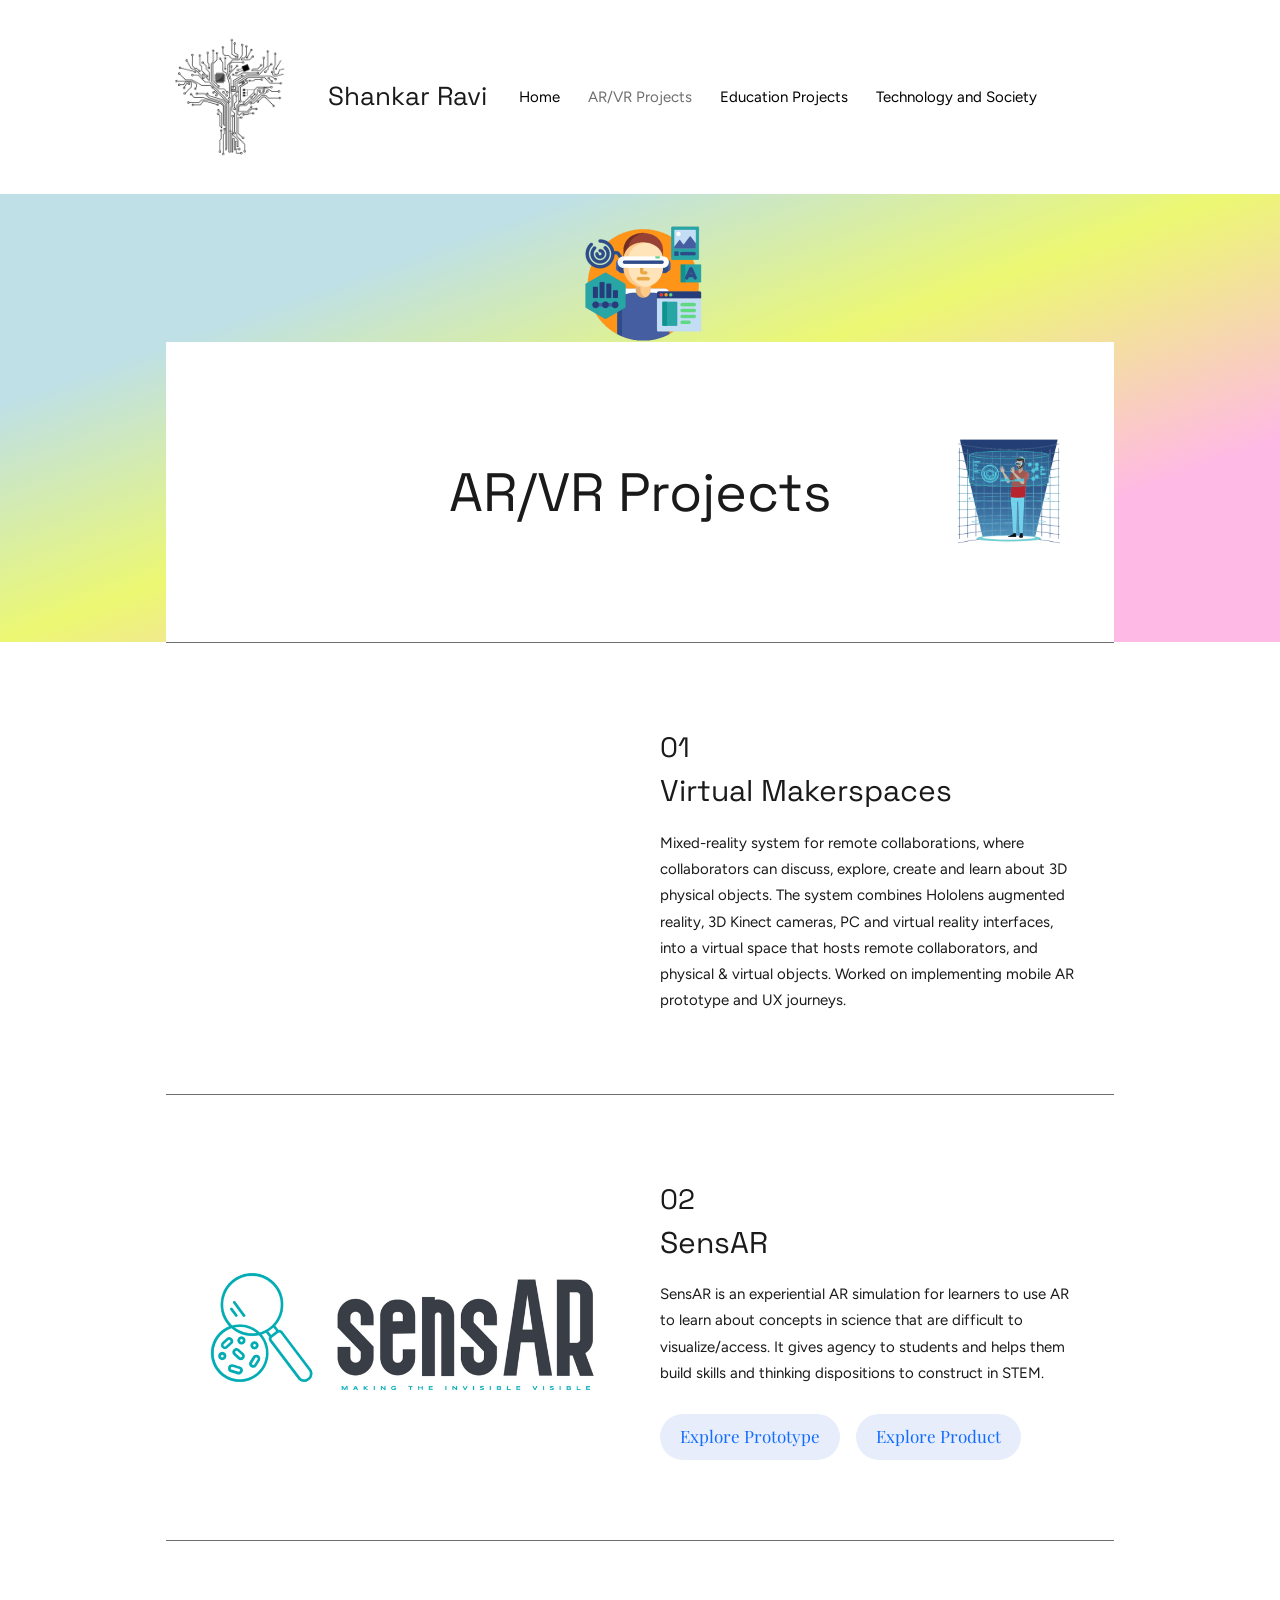
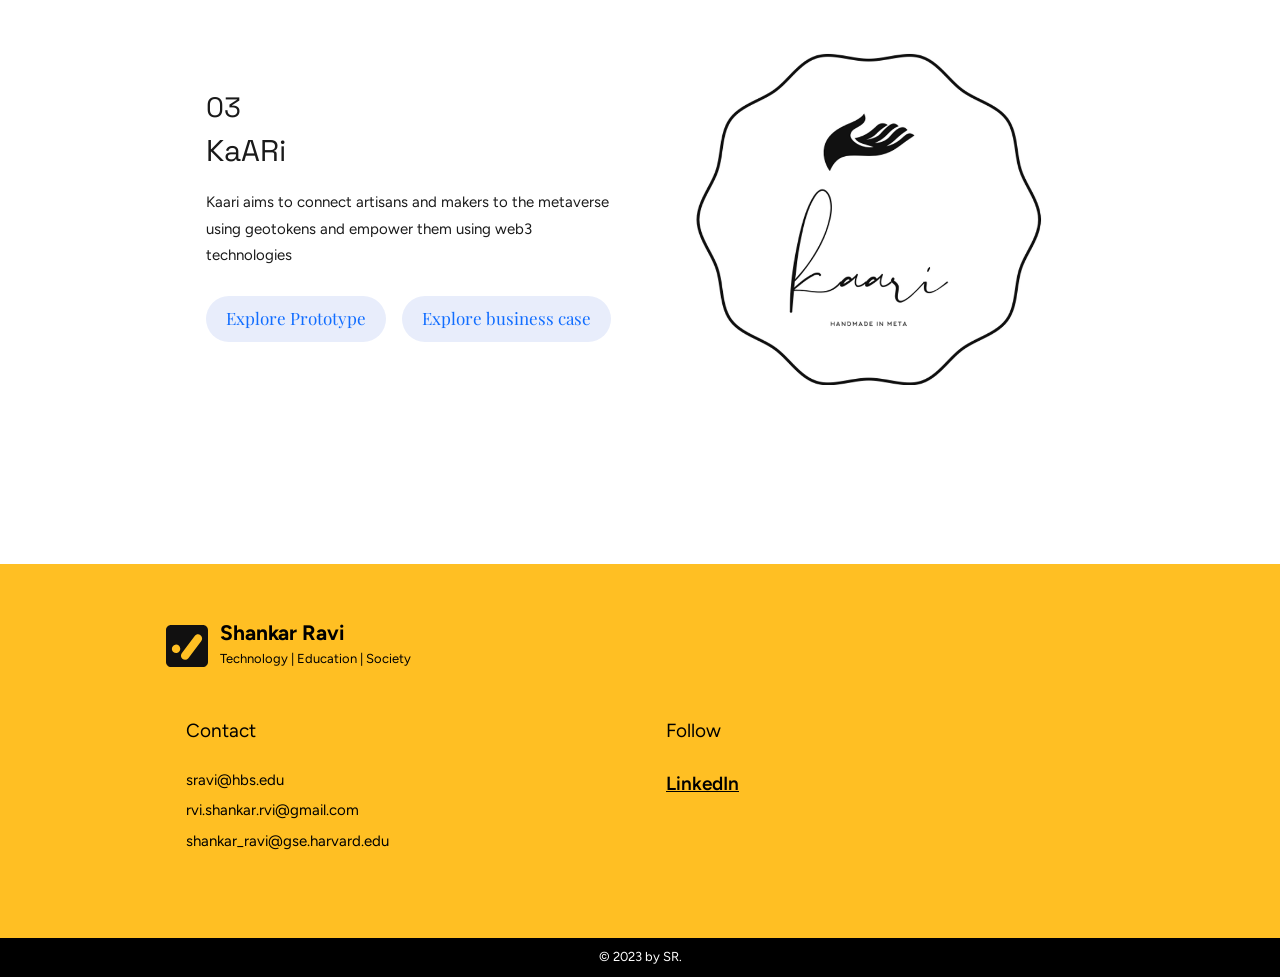
==== ar-vr-projects.html @ 01adf2bd "Add static portfolio site for GitHub Pages Rebuild of rvishankarrvi.wixsite.com/my-site as plain HTM" ====
<!doctype html>
<html lang="en">
<head>
  <meta charset="utf-8">
  <meta name="viewport" content="width=device-width, initial-scale=1">
  <title>AR/VR Projects | Shankar Ravi</title>
  <meta name="description" content="Shankar Ravi — Technology | Education | Society. Portfolio of AR/VR, education and technology & society projects.">
  <link rel="icon" href="assets/images/logo-home.png">
  <link rel="preconnect" href="https://fonts.googleapis.com">
  <link rel="preconnect" href="https://fonts.gstatic.com" crossorigin>
  <link href="https://fonts.googleapis.com/css2?family=Figtree:wght@400;600&family=Playfair+Display&family=Space+Grotesk:wght@400;600&display=swap" rel="stylesheet">
  <link rel="stylesheet" href="assets/css/style.css">
</head>
<body>
  <header class="site-header">
    <div class="container">
      <a href="index.html"><img class="logo" src="assets/images/logo-arvr.png" alt="Shankar Ravi logo"></a>
      <a class="brand" href="index.html">Shankar Ravi</a>
      <button class="nav-toggle" aria-label="Menu" aria-expanded="false" onclick="this.setAttribute('aria-expanded', document.querySelector('.site-nav').classList.toggle('open'))">&#9776;</button>
      <nav class="site-nav">
        <ul>
          <li><a href="index.html">Home</a></li>
          <li><a href="ar-vr-projects.html" aria-current="page">AR/VR Projects</a></li>
          <li><a href="education-projects.html">Education Projects</a></li>
          <li><a href="technology-and-society.html">Technology and Society</a></li>
        </ul>
      </nav>
    </div>
  </header>

  <main>
    <section class="banner">
      <img class="icon" src="assets/images/arvr-banner-icon.png" alt="">
      <div class="container">
        <div class="card">
          <h1>AR/VR Projects</h1>
          <img class="side-art" src="assets/images/arvr-hologram.png" alt="">
        </div>
      </div>
    </section>

    <section class="projects">
      <div class="container">
      <article class="project ">
          <div class="project-media">
          </div>
          <div>
            <p class="project-num">01</p>
            <h2>Virtual Makerspaces</h2>
            <p>Mixed-reality system for remote collaborations, where collaborators can discuss, explore, create and learn about 3D physical objects. The system combines Hololens augmented reality, 3D Kinect cameras, PC and virtual reality interfaces, into a virtual space that hosts remote collaborators, and physical &amp; virtual objects. Worked on implementing mobile AR prototype and UX journeys.</p>
            
          </div>
        </article>
      <article class="project ">
          <div class="project-media">
            <img src="assets/images/sensar.png" alt="SensAR — making the invisible visible">
          </div>
          <div>
            <p class="project-num">02</p>
            <h2>SensAR</h2>
            <p>SensAR is an experiential AR simulation for learners to use AR to learn about concepts in science that are difficult to visualize/access. It gives agency to students and helps them build skills and thinking dispositions to construct in STEM.</p>
            <div class="btn-row">
              <a class="btn" href="https://docs.google.com/presentation/d/1QVJz88YxZDGuV-vd38wIpbP_u5Ij2AFZ/edit?usp=sharing&amp;ouid=103269746812419123242&amp;rtpof=true&amp;sd=true" target="_blank" rel="noopener">Explore Prototype</a>
              <a class="btn" href="https://docs.google.com/presentation/d/1Fu4Fg2LsqqukXWj059b_HN1Atnt4ibBT/edit?usp=sharing&amp;ouid=103269746812419123242&amp;rtpof=true&amp;sd=true" target="_blank" rel="noopener">Explore Product</a>
            </div>
          </div>
        </article>
      <article class="project reverse">
          <div class="project-media">
            <img src="assets/images/kaari.png" alt="KaARi — handmade in meta logo">
          </div>
          <div>
            <p class="project-num">03</p>
            <h2>KaARi</h2>
            <p>Kaari aims to connect artisans and makers to the metaverse using geotokens and empower them using web3 technologies</p>
            <div class="btn-row">
              <a class="btn" href="https://youtu.be/XX1M86J8W4o" target="_blank" rel="noopener">Explore Prototype</a>
              <a class="btn" href="https://docs.google.com/presentation/d/19EdwC8ogNXBMtX6g18tY-hJnIUa-_JUt7nj2qTTDh58/edit?usp=sharing" target="_blank" rel="noopener">Explore business case</a>
            </div>
          </div>
        </article>
      </div>
    </section>
  </main>

  <footer class="site-footer" id="contact">
    <div class="container">
      <a class="footer-brand" href="index.html">
        <img src="assets/images/footer-logo.svg" alt="">
        <span><strong>Shankar Ravi</strong><small>Technology | Education | Society</small></span>
      </a>
      <div class="footer-cols">
        <div class="contact">
          <h3>Contact</h3>
          <ul>
            <li><a href="mailto:sravi@hbs.edu">sravi@hbs.edu</a></li>
            <li><a href="mailto:rvi.shankar.rvi@gmail.com">rvi.shankar.rvi@gmail.com</a></li>
            <li><a href="mailto:shankar_ravi@gse.harvard.edu">shankar_ravi@gse.harvard.edu</a></li>
          </ul>
        </div>
        <div class="follow">
          <h3>Follow</h3>
          <a href="https://www.linkedin.com/in/shankar-ravi-741664156/" target="_blank" rel="noopener">LinkedIn</a>
        </div>
      </div>
    </div>
    <div class="copyright">&copy; 2023 by SR.</div>
  </footer>
</body>
</html>
---- assets/css/style.css ----
:root {
  --black: #000;
  --text: #1a1a1a;
  --muted: #6e6e6e;
  --yellow: #ffbf23;
  --gold: #996e00;
  --btn-bg: #e8edfb;
  --btn-text: #116dff;
  --rule: #6e6e6e;
  --soft-bg: #f9f9f9;
  --gradient: linear-gradient(340deg, #ffb9e5 22%, #ecf872 51%, #bee0e6 77%);
  --container: 980px;
  --font-body: "Figtree", "Helvetica Neue", Helvetica, Arial, sans-serif;
  --font-head: "Space Grotesk", "Helvetica Neue", Arial, sans-serif;
  --font-btn: "Playfair Display", Georgia, serif;
}

*, *::before, *::after { box-sizing: border-box; }

html { scroll-behavior: smooth; }

body {
  margin: 0;
  background: #fff;
  color: var(--text);
  font-family: var(--font-body);
  font-size: 15px;
  line-height: 1.75;
  -webkit-font-smoothing: antialiased;
}

img { max-width: 100%; height: auto; display: block; }

a { color: inherit; }

h1, h2, h3, h4 {
  font-family: var(--font-head);
  font-weight: 400;
  line-height: 1.25;
  margin: 0;
}

.container {
  width: 100%;
  max-width: var(--container);
  margin: 0 auto;
  padding: 0 16px;
}

/* ---------- Header ---------- */
.site-header {
  background: #fff;
}

.site-header .container {
  display: flex;
  align-items: center;
  gap: 32px;
  min-height: 150px;
  padding-top: 12px;
  padding-bottom: 12px;
}

.site-header .logo {
  width: 130px;
  flex-shrink: 0;
}

.site-header .logo-spacer { width: 130px; flex-shrink: 0; }

.brand {
  font-family: var(--font-head);
  font-size: 26px;
  text-decoration: none;
  white-space: nowrap;
}

.nav-toggle {
  display: none;
  margin-left: auto;
  background: none;
  border: 0;
  font-size: 28px;
  line-height: 1;
  cursor: pointer;
  padding: 8px;
}

.site-nav ul {
  list-style: none;
  display: flex;
  flex-wrap: wrap;
  gap: 8px 28px;
  margin: 0;
  padding: 0;
}

.site-nav a {
  text-decoration: none;
  font-size: 15px;
  color: var(--black);
  transition: color 0.2s;
}

.site-nav a:hover,
.site-nav a[aria-current="page"] {
  color: var(--muted);
}

/* ---------- Buttons ---------- */
.btn-row {
  display: flex;
  flex-wrap: wrap;
  gap: 16px;
  margin-top: 28px;
}

.btn {
  display: inline-block;
  padding: 8px 20px;
  border-radius: 30px;
  background: var(--btn-bg);
  color: var(--btn-text);
  font-family: var(--font-btn);
  font-size: 17px;
  text-decoration: none;
  transition: background 0.2s, color 0.2s;
}

.btn:hover { background: var(--btn-text); color: #fff; }

/* ---------- Home ---------- */
.hero-home {
  background: url("../images/home-hero-bg.png") center bottom / cover no-repeat;
}

.hero-home .container {
  display: grid;
  grid-template-columns: 1fr auto;
  align-items: center;
  min-height: 560px;
  padding-top: 40px;
  padding-bottom: 80px;
}

.hero-words {
  font-size: 37px;
  letter-spacing: 0.08em;
  text-align: center;
  text-shadow: rgba(255, 255, 255, 0.6) 1px 1px 1px, rgba(0, 0, 0, 0.6) -1px -1px 1px;
  color: #2b5672;
}

.hero-words span { display: block; }

.hero-monogram { width: 190px; }

.about {
  padding: 60px 0 120px;
}

.about .container {
  display: grid;
  grid-template-columns: 1fr 1fr;
  gap: 48px;
}

.about p.lead {
  font-size: 17px;
  margin: 0 0 8px;
}

.art-grid {
  display: grid;
  grid-template-columns: 194px 122px;
  grid-template-rows: 92px 162px;
  gap: 6px;
  justify-content: center;
}

.art-grid img { width: 100%; height: 100%; object-fit: cover; }
.art-grid .koi { grid-row: 1 / 3; }

.reading h3 {
  font-size: 26px;
  color: #3d9be9;
  text-align: center;
  margin-bottom: 12px;
}

.book-row {
  display: flex;
  gap: 24px;
  justify-content: center;
}

.book-row img { width: 128px; }

.suggested {
  display: flex;
  align-items: center;
  justify-content: flex-end;
  gap: 10px;
  margin-top: 36px;
}

.suggested h4 {
  font-family: var(--font-body);
  font-size: 20px;
  margin-right: 6px;
}

.suggested img { width: 70px; }

.book-row a, .suggested a { transition: transform 0.2s; }
.book-row a:hover, .suggested a:hover { transform: translateY(-4px); }

/* ---------- Project page banner ---------- */
.banner {
  background: var(--gradient);
  padding-top: 16px;
}

.banner .icon {
  width: 234px;
  max-width: 60%;
  margin: 0 auto;
}

.banner .card {
  background: #fff;
  display: flex;
  align-items: center;
  justify-content: center;
  position: relative;
  min-height: 300px;
  padding: 40px 24px;
}

.banner h1 {
  font-size: 54px;
  text-align: center;
}

.banner .card .side-art {
  position: absolute;
  right: 24px;
  top: 50%;
  transform: translateY(-50%);
  width: 155px;
}

/* ---------- Project list ---------- */
.projects { padding-bottom: 80px; }

.project {
  display: grid;
  grid-template-columns: 1fr 1fr;
  align-items: center;
  gap: 40px;
  padding: 80px 40px;
  border-top: 1px solid var(--rule);
}

.project.reverse .project-media { order: 2; }

.project-num {
  font-family: var(--font-head);
  font-size: 28px;
  margin: 0;
}

.project h2 {
  font-size: 30px;
  margin-bottom: 20px;
}

.project p { margin: 0; }

.project-media {
  display: flex;
  flex-direction: column;
  align-items: center;
  gap: 24px;
}

.projects.gold .project { border-top-color: var(--gold); }
.projects .project.soft {
  background: var(--soft-bg);
  border-top: 0;
}

/* ---------- Technology and Society ---------- */
.tech-hero .container { padding-top: 40px; }

.tech-hero .image {
  background: url("../images/tech-society-bg.jpg") center / cover no-repeat;
  min-height: 352px;
  display: flex;
  align-items: center;
  justify-content: center;
  padding: 24px;
}

.tech-hero h1 {
  background: #fff;
  font-size: 54px;
  text-align: center;
  padding: 16px 32px;
  max-width: 490px;
}

.articles {
  display: grid;
  grid-template-columns: 1fr 1fr;
  gap: 40px;
  padding: 140px 0 260px;
}

.articles h2 {
  font-size: 20px;
  font-weight: 600;
}

.articles .btn { min-width: 168px; text-align: center; margin-top: 20px; }

/* ---------- Footer ---------- */
.site-footer {
  background: var(--yellow);
  color: var(--black);
}

.site-footer .container {
  padding-top: 56px;
  padding-bottom: 80px;
}

.footer-brand {
  display: flex;
  align-items: center;
  gap: 12px;
  text-decoration: none;
  margin-bottom: 48px;
}

.footer-brand img { width: 42px; height: 42px; }

.footer-brand strong {
  display: block;
  font-size: 21px;
  line-height: 1.2;
}

.footer-brand small { font-size: 13px; }

.footer-cols {
  display: grid;
  grid-template-columns: 1fr 1fr;
  gap: 32px;
  padding-left: 20px;
}

.footer-cols h3 {
  font-family: var(--font-body);
  font-size: 19px;
  margin-bottom: 24px;
}

.footer-cols ul { list-style: none; margin: 0; padding: 0; }

.footer-cols li { font-size: 15px; margin-bottom: 4px; }

.footer-cols .contact a { text-decoration: none; }
.footer-cols .contact a:hover { text-decoration: underline; }

.footer-cols .follow a {
  font-size: 19px;
  font-weight: 600;
}

.copyright {
  background: var(--black);
  color: #fff;
  text-align: center;
  font-size: 13px;
  padding: 8px 16px;
}

/* ---------- Responsive ---------- */
@media (max-width: 860px) {
  .site-header .container {
    flex-wrap: wrap;
    gap: 12px 20px;
    min-height: 0;
  }
  .site-header .logo { width: 72px; }
  .site-header .logo-spacer { display: none; }
  .nav-toggle { display: block; }
  .site-nav { display: none; width: 100%; }
  .site-nav.open { display: block; }
  .site-nav ul { flex-direction: column; gap: 4px; padding-bottom: 12px; }
  .site-nav a { font-size: 17px; }

  .hero-home .container { grid-template-columns: 1fr; gap: 32px; min-height: 0; }
  .hero-monogram { width: 130px; margin: 0 auto; }
  .hero-words { font-size: 28px; }

  .about .container,
  .project,
  .articles,
  .footer-cols { grid-template-columns: 1fr; }

  .project { padding: 48px 0; }
  .project.soft { padding-left: 16px; padding-right: 16px; }
  .project.reverse .project-media { order: 0; }

  .suggested { justify-content: center; flex-wrap: wrap; }

  .banner h1, .tech-hero h1 { font-size: 36px; }
  .banner .card { flex-direction: column; gap: 20px; min-height: 0; }
  .banner .card .side-art { position: static; transform: none; width: 110px; }

  .articles { padding: 64px 0 120px; }
  .footer-cols { padding-left: 0; }
}
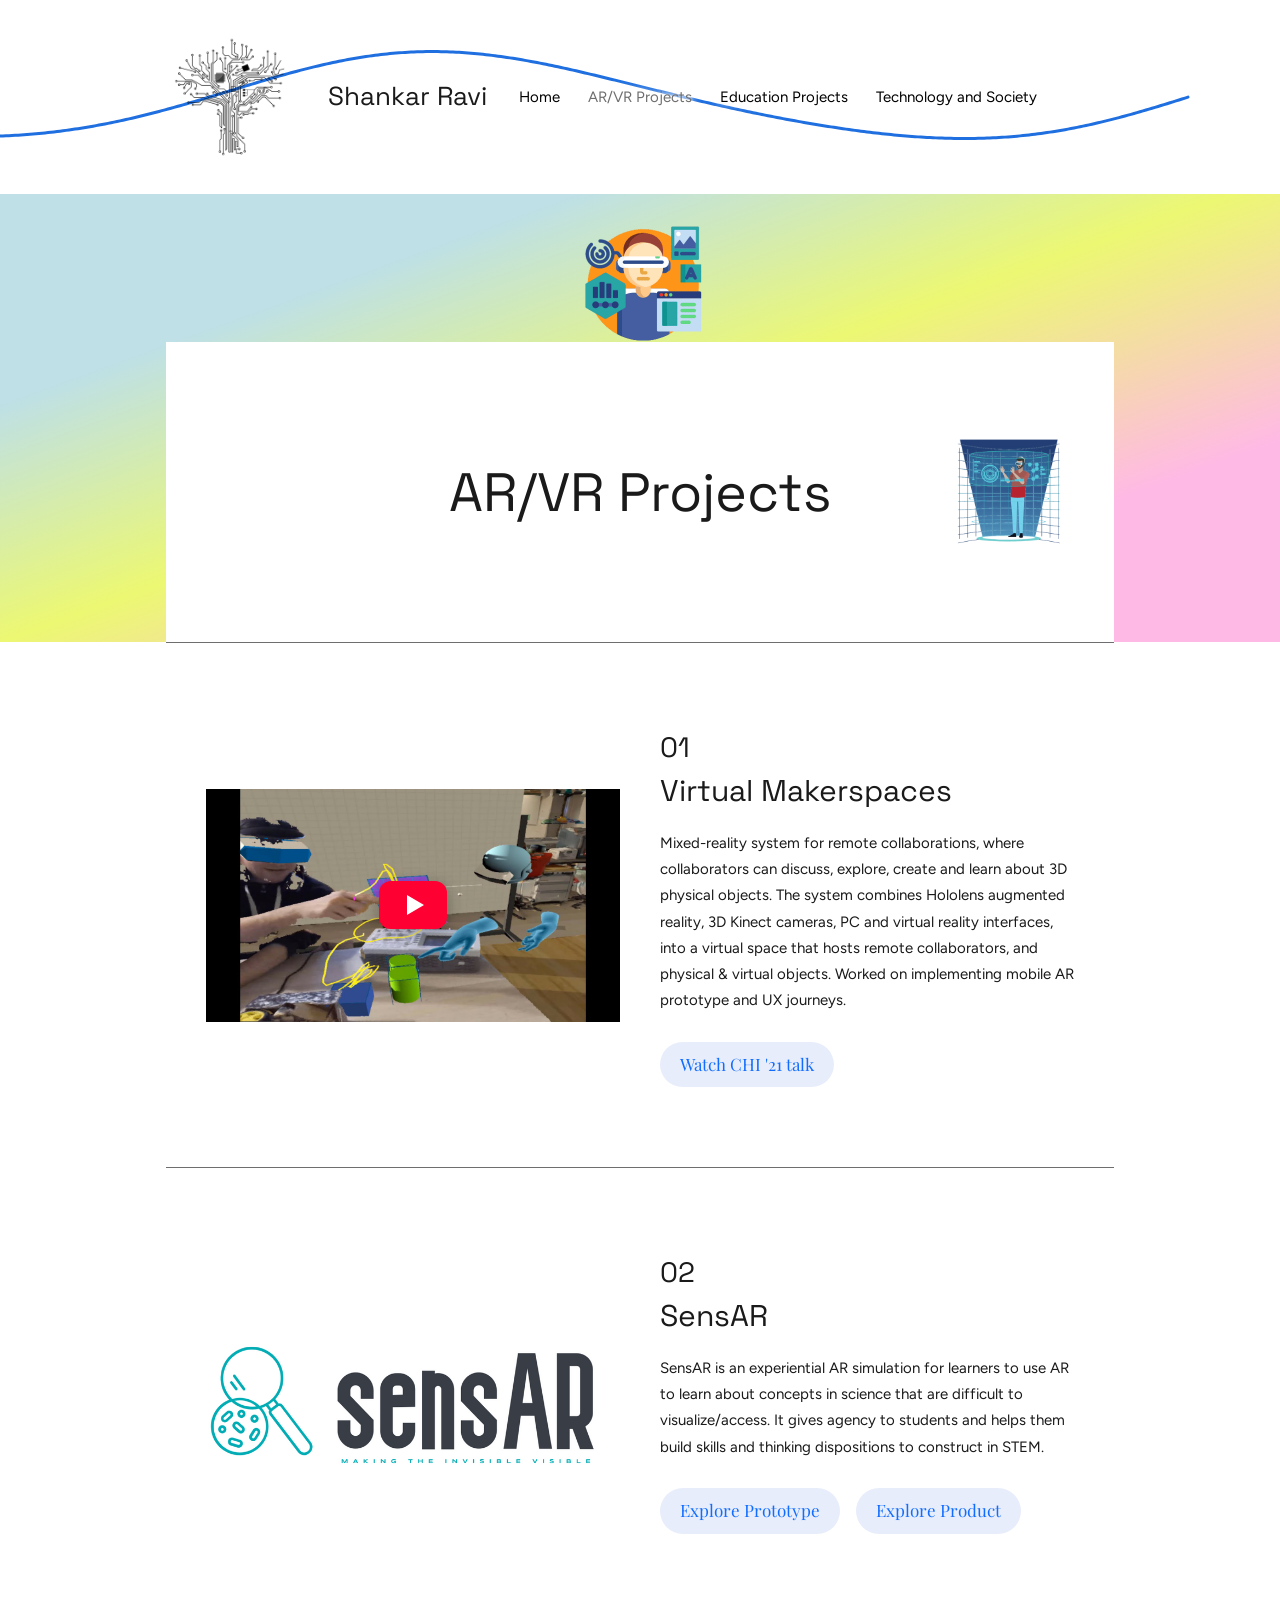
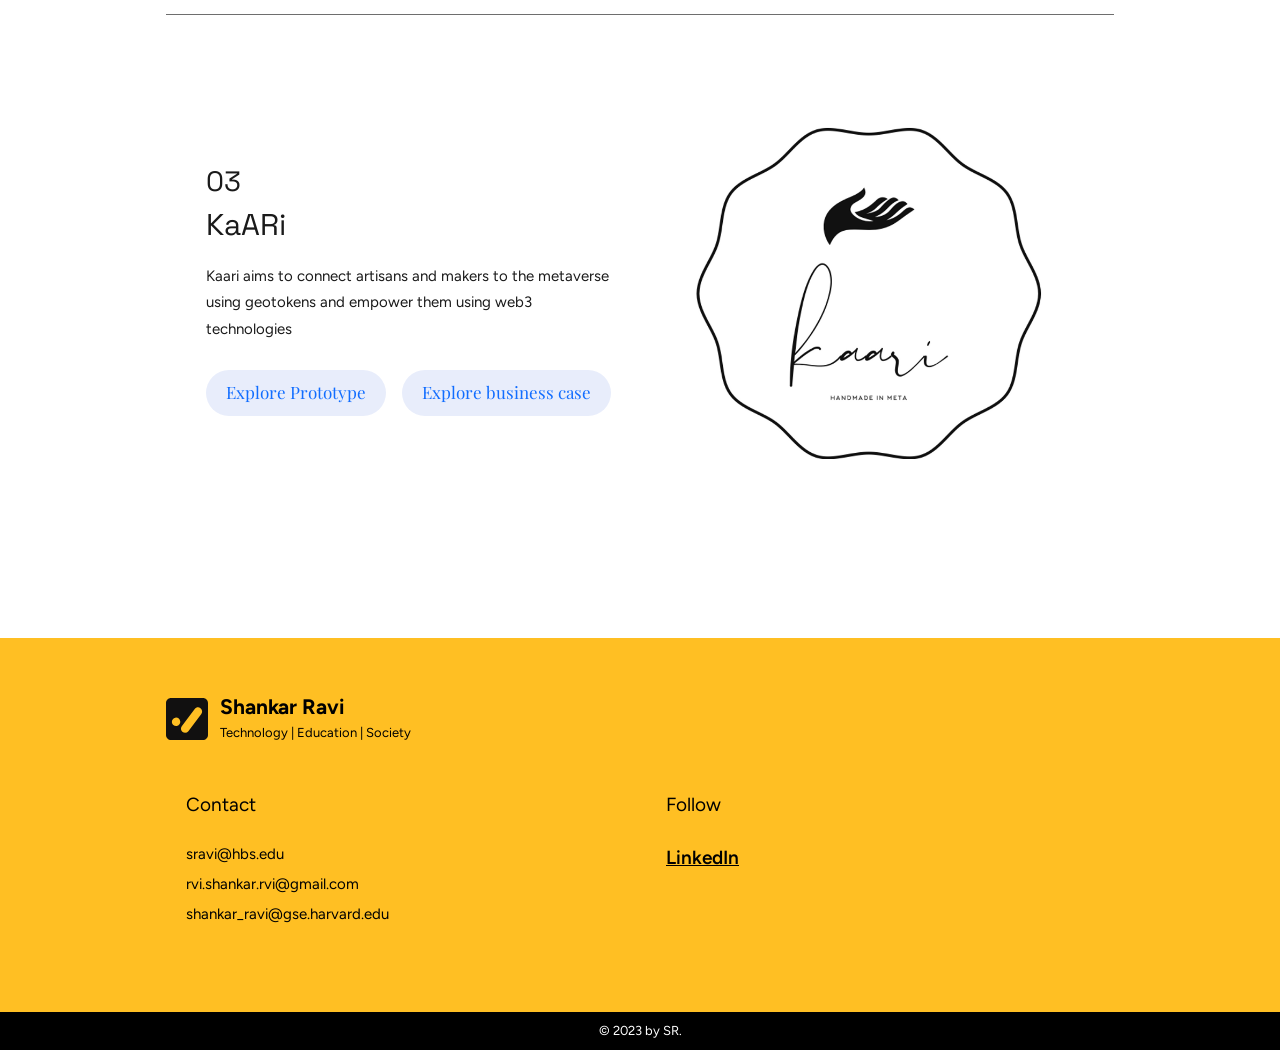
==== commit e85927d5: "Landing page and fiing broken links" ====
--- a/ar-vr-projects.html
+++ b/ar-vr-projects.html
@@ -14,12 +14,12 @@
 <body>
   <header class="site-header">
     <div class="container">
-      <a href="index.html"><img class="logo" src="assets/images/logo-arvr.png" alt="Shankar Ravi logo"></a>
-      <a class="brand" href="index.html">Shankar Ravi</a>
+      <a href="home.html"><img class="logo" src="assets/images/logo-arvr.png" alt="Shankar Ravi logo"></a>
+      <a class="brand" href="home.html">Shankar Ravi</a>
       <button class="nav-toggle" aria-label="Menu" aria-expanded="false" onclick="this.setAttribute('aria-expanded', document.querySelector('.site-nav').classList.toggle('open'))">&#9776;</button>
       <nav class="site-nav">
         <ul>
-          <li><a href="index.html">Home</a></li>
+          <li><a href="home.html">Home</a></li>
           <li><a href="ar-vr-projects.html" aria-current="page">AR/VR Projects</a></li>
           <li><a href="education-projects.html">Education Projects</a></li>
           <li><a href="technology-and-society.html">Technology and Society</a></li>
@@ -41,14 +41,20 @@
 
     <section class="projects">
       <div class="container">
-      <article class="project ">
+      <article class="project">
           <div class="project-media">
+            <a class="video-embed" href="https://www.youtube.com/watch?v=nfCsT74ixdE" target="_blank" rel="noopener" data-youtube="nfCsT74ixdE" aria-label="Play CHI '21: Virtual Makerspaces talk">
+              <img src="assets/images/makerspaces-thumb.jpg" alt="CHI '21: Virtual Makerspaces: Merging AR/VR/MR to Enable Remote Maker Activities">
+              <span class="play-btn" aria-hidden="true"></span>
+            </a>
           </div>
           <div>
             <p class="project-num">01</p>
             <h2>Virtual Makerspaces</h2>
             <p>Mixed-reality system for remote collaborations, where collaborators can discuss, explore, create and learn about 3D physical objects. The system combines Hololens augmented reality, 3D Kinect cameras, PC and virtual reality interfaces, into a virtual space that hosts remote collaborators, and physical &amp; virtual objects. Worked on implementing mobile AR prototype and UX journeys.</p>
-            
+            <div class="btn-row">
+              <a class="btn" href="https://www.youtube.com/watch?v=nfCsT74ixdE" target="_blank" rel="noopener">Watch CHI '21 talk</a>
+            </div>
           </div>
         </article>
       <article class="project ">
@@ -85,7 +91,7 @@
 
   <footer class="site-footer" id="contact">
     <div class="container">
-      <a class="footer-brand" href="index.html">
+      <a class="footer-brand" href="home.html">
         <img src="assets/images/footer-logo.svg" alt="">
         <span><strong>Shankar Ravi</strong><small>Technology | Education | Society</small></span>
       </a>
@@ -106,5 +112,6 @@
     </div>
     <div class="copyright">&copy; 2023 by SR.</div>
   </footer>
+  <script src="assets/js/site.js"></script>
 </body>
 </html>
--- a/assets/css/style.css
+++ b/assets/css/style.css
@@ -50,6 +50,22 @@
 /* ---------- Header ---------- */
 .site-header {
   background: #fff;
+  position: relative;
+}
+
+.header-line {
+  position: absolute;
+  inset: 0;
+  width: 100%;
+  height: 100%;
+  pointer-events: none;
+}
+
+.site-header .container { position: relative; }
+
+/* white halo so the header line reads as passing behind the text */
+.brand, .site-nav a {
+  text-shadow: 0 0 3px #fff, 0 0 6px #fff, 0 0 10px #fff, 0 0 14px #fff;
 }
 
 .site-header .container {
@@ -155,65 +171,129 @@
 
 .hero-monogram { width: 190px; }
 
-.about {
-  padding: 60px 0 120px;
-}
-
-.about .container {
+.featured { padding: 40px 0 100px; }
+
+.featured-label {
+  font-family: var(--font-head);
+  font-size: 15px;
+  letter-spacing: 0.15em;
+  text-transform: uppercase;
+  color: var(--muted);
+  margin: 0 0 16px;
+}
+
+.featured .project { border-top: 1px solid var(--rule); }
+
+.featured .project p + p { margin-top: 16px; }
+
+.gaze-logo {
+  width: 100%;
+  max-width: 320px;
+  border-radius: 18px;
+}
+
+.phone-video {
+  width: 100%;
+  max-width: 280px;
+  border-radius: 24px;
+  background: #f1ede6;
+  box-shadow: 0 12px 32px rgba(0, 0, 0, 0.15);
+}
+
+.status {
+  display: inline-block;
+  font-size: 12px;
+  letter-spacing: 0.1em;
+  text-transform: uppercase;
+  color: var(--gold);
+  border: 1px solid currentColor;
+  border-radius: 20px;
+  padding: 2px 12px;
+  margin-bottom: 12px !important;
+}
+
+.rat-strip {
   display: grid;
-  grid-template-columns: 1fr 1fr;
-  gap: 48px;
-}
-
-.about p.lead {
-  font-size: 17px;
-  margin: 0 0 8px;
-}
-
-.art-grid {
-  display: grid;
-  grid-template-columns: 194px 122px;
-  grid-template-rows: 92px 162px;
-  gap: 6px;
-  justify-content: center;
-}
-
-.art-grid img { width: 100%; height: 100%; object-fit: cover; }
-.art-grid .koi { grid-row: 1 / 3; }
-
-.reading h3 {
-  font-size: 26px;
-  color: #3d9be9;
-  text-align: center;
-  margin-bottom: 12px;
-}
-
-.book-row {
-  display: flex;
-  gap: 24px;
-  justify-content: center;
-}
-
-.book-row img { width: 128px; }
-
-.suggested {
-  display: flex;
-  align-items: center;
-  justify-content: flex-end;
-  gap: 10px;
-  margin-top: 36px;
-}
-
-.suggested h4 {
-  font-family: var(--font-body);
-  font-size: 20px;
-  margin-right: 6px;
-}
-
-.suggested img { width: 70px; }
-
-.book-row a, .suggested a { transition: transform 0.2s; }
-.book-row a:hover, .suggested a:hover { transform: translateY(-4px); }
+  grid-template-columns: repeat(9, 1fr);
+  gap: 4px;
+  margin-top: 16px;
+}
+
+.rat-strip img {
+  width: 100%;
+  aspect-ratio: 1;
+  object-fit: contain;
+  border: 1px solid #e8e6e6;
+  border-radius: 8px;
+  transition: transform 0.2s;
+}
+
+.rat-strip img:hover { transform: scale(1.6); position: relative; z-index: 1; background: #fff; }
+
+.sub-product {
+  display: flex;
+  gap: 12px;
+  align-items: flex-start;
+  font-size: 14px;
+}
+
+.sub-product img { width: 36px; flex-shrink: 0; margin-top: 4px; }
+
+.citation {
+  font-size: 13px;
+  color: var(--muted);
+  line-height: 1.6;
+}
+
+.video-embed {
+  position: relative;
+  aspect-ratio: 16 / 9;
+  background: #000;
+}
+
+a.video-embed { display: block; overflow: hidden; }
+
+.project-media .video-embed { width: 100%; }
+
+.video-embed img {
+  width: 100%;
+  height: 100%;
+  object-fit: cover;
+  transition: transform 0.3s;
+}
+
+a.video-embed:hover img { transform: scale(1.03); }
+
+.play-btn {
+  position: absolute;
+  top: 50%;
+  left: 50%;
+  width: 68px;
+  height: 48px;
+  margin: -24px 0 0 -34px;
+  border-radius: 12px;
+  background: #ff0033;
+  box-shadow: 0 4px 16px rgba(0, 0, 0, 0.3);
+}
+
+.play-btn::after {
+  content: "";
+  position: absolute;
+  top: 50%;
+  left: 50%;
+  margin: -10px 0 0 -6px;
+  border-style: solid;
+  border-width: 10px 0 10px 17px;
+  border-color: transparent transparent transparent #fff;
+}
+
+.video-embed iframe {
+  position: absolute;
+  inset: 0;
+  width: 100%;
+  height: 100%;
+  border: 0;
+}
 
 /* ---------- Project page banner ---------- */
 .banner {
@@ -405,7 +485,6 @@
   .hero-monogram { width: 130px; margin: 0 auto; }
   .hero-words { font-size: 28px; }
 
-  .about .container,
   .project,
   .articles,
   .footer-cols { grid-template-columns: 1fr; }
@@ -414,8 +493,6 @@
   .project.soft { padding-left: 16px; padding-right: 16px; }
   .project.reverse .project-media { order: 0; }
 
-  .suggested { justify-content: center; flex-wrap: wrap; }
-
   .banner h1, .tech-hero h1 { font-size: 36px; }
   .banner .card { flex-direction: column; gap: 20px; min-height: 0; }
   .banner .card .side-art { position: static; transform: none; width: 110px; }
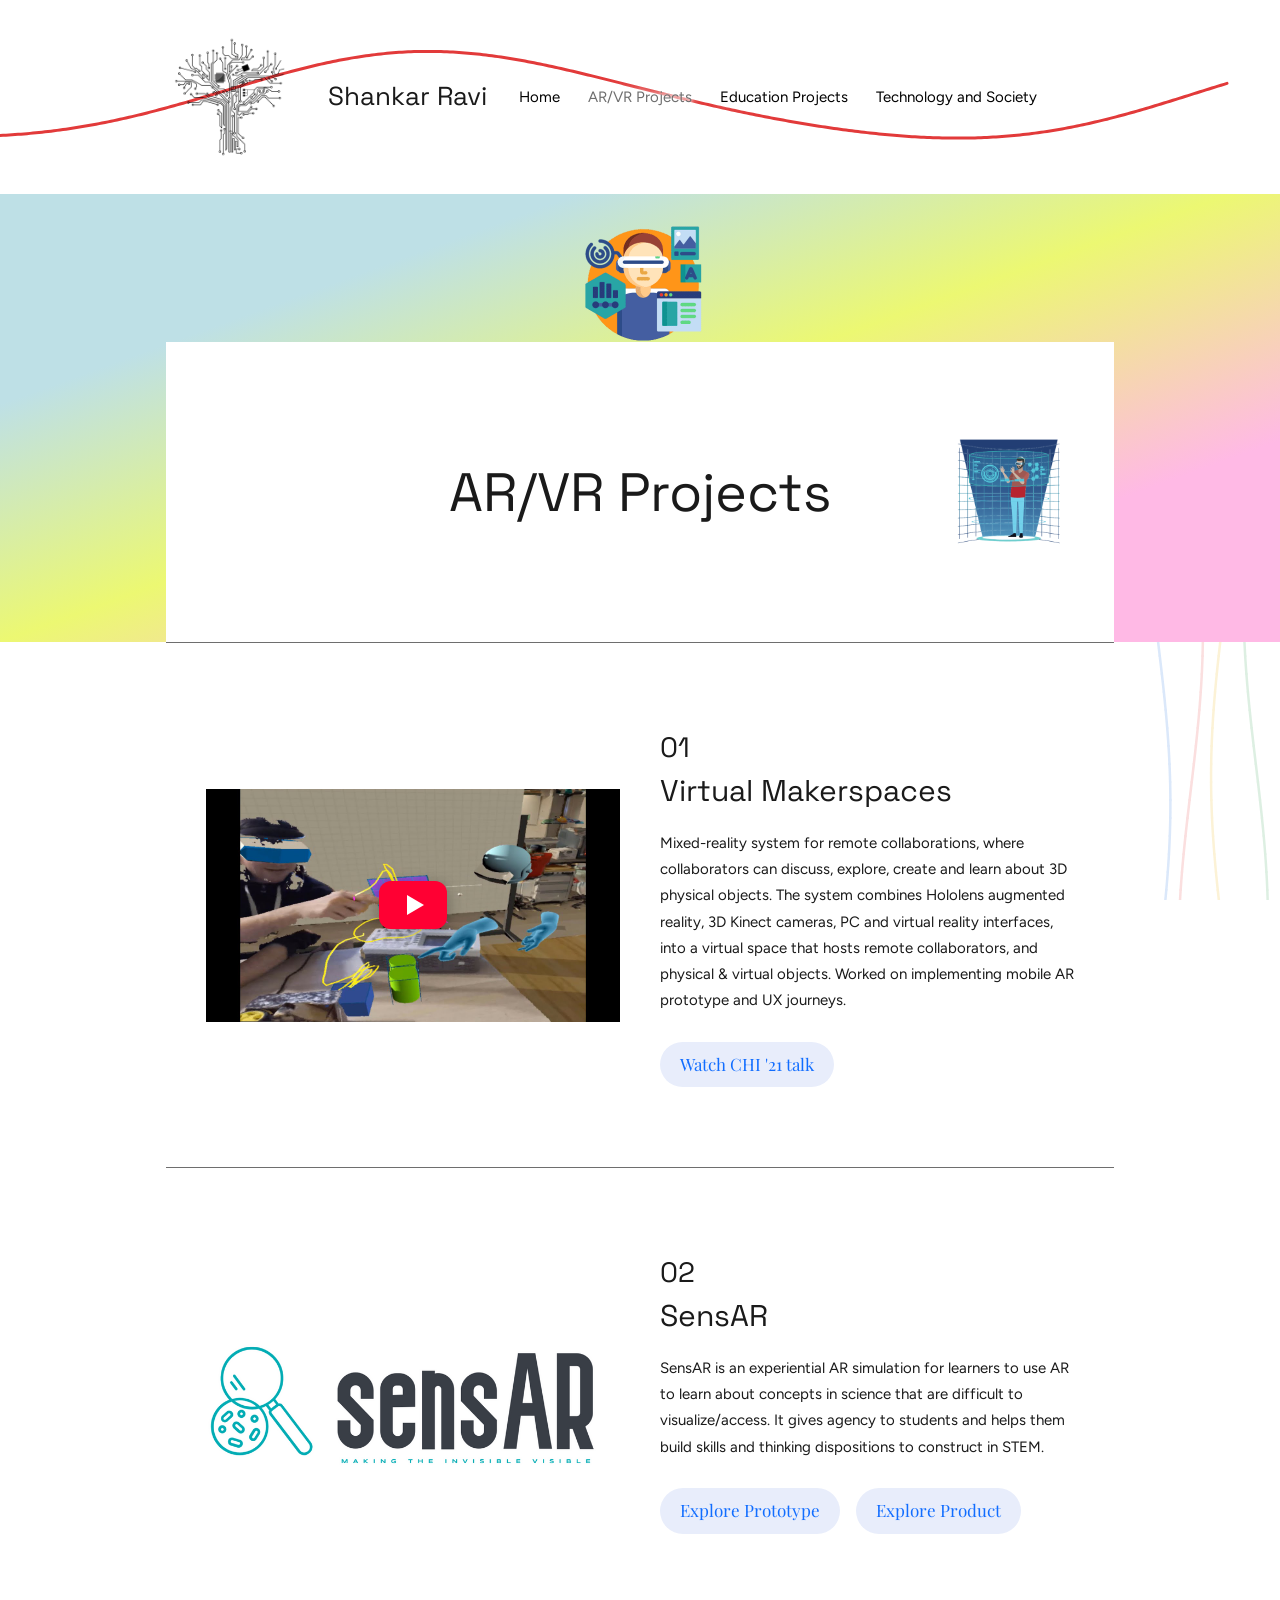
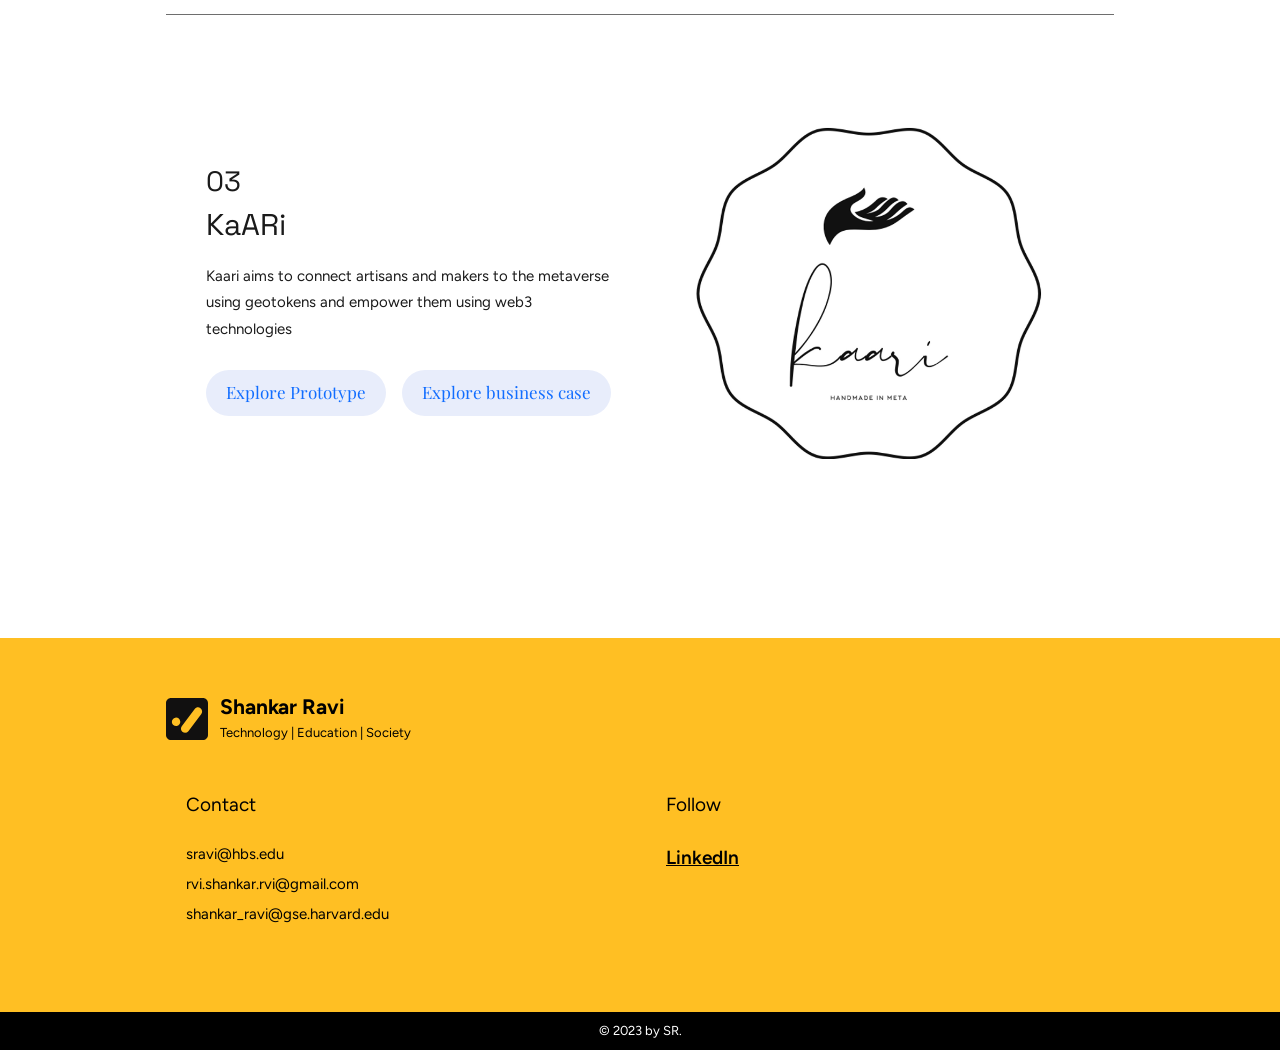
==== commit b82c6c32: "Page animations and scrolling" ====
--- a/ar-vr-projects.html
+++ b/ar-vr-projects.html
@@ -12,7 +12,7 @@
   <link rel="stylesheet" href="assets/css/style.css">
 </head>
 <body>
-  <header class="site-header">
+  <header class="site-header" data-line-color="#e23a3a">
     <div class="container">
       <a href="home.html"><img class="logo" src="assets/images/logo-arvr.png" alt="Shankar Ravi logo"></a>
       <a class="brand" href="home.html">Shankar Ravi</a>
--- a/assets/css/style.css
+++ b/assets/css/style.css
@@ -500,3 +500,12 @@
   .articles { padding: 64px 0 120px; }
   .footer-cols { padding-left: 0; }
 }
+
+/* ---------- Background braid lines ---------- */
+.bg-lines {
+  position: fixed;
+  inset: 0;
+  z-index: -1;
+  opacity: 0.16;
+  pointer-events: none;
+}
